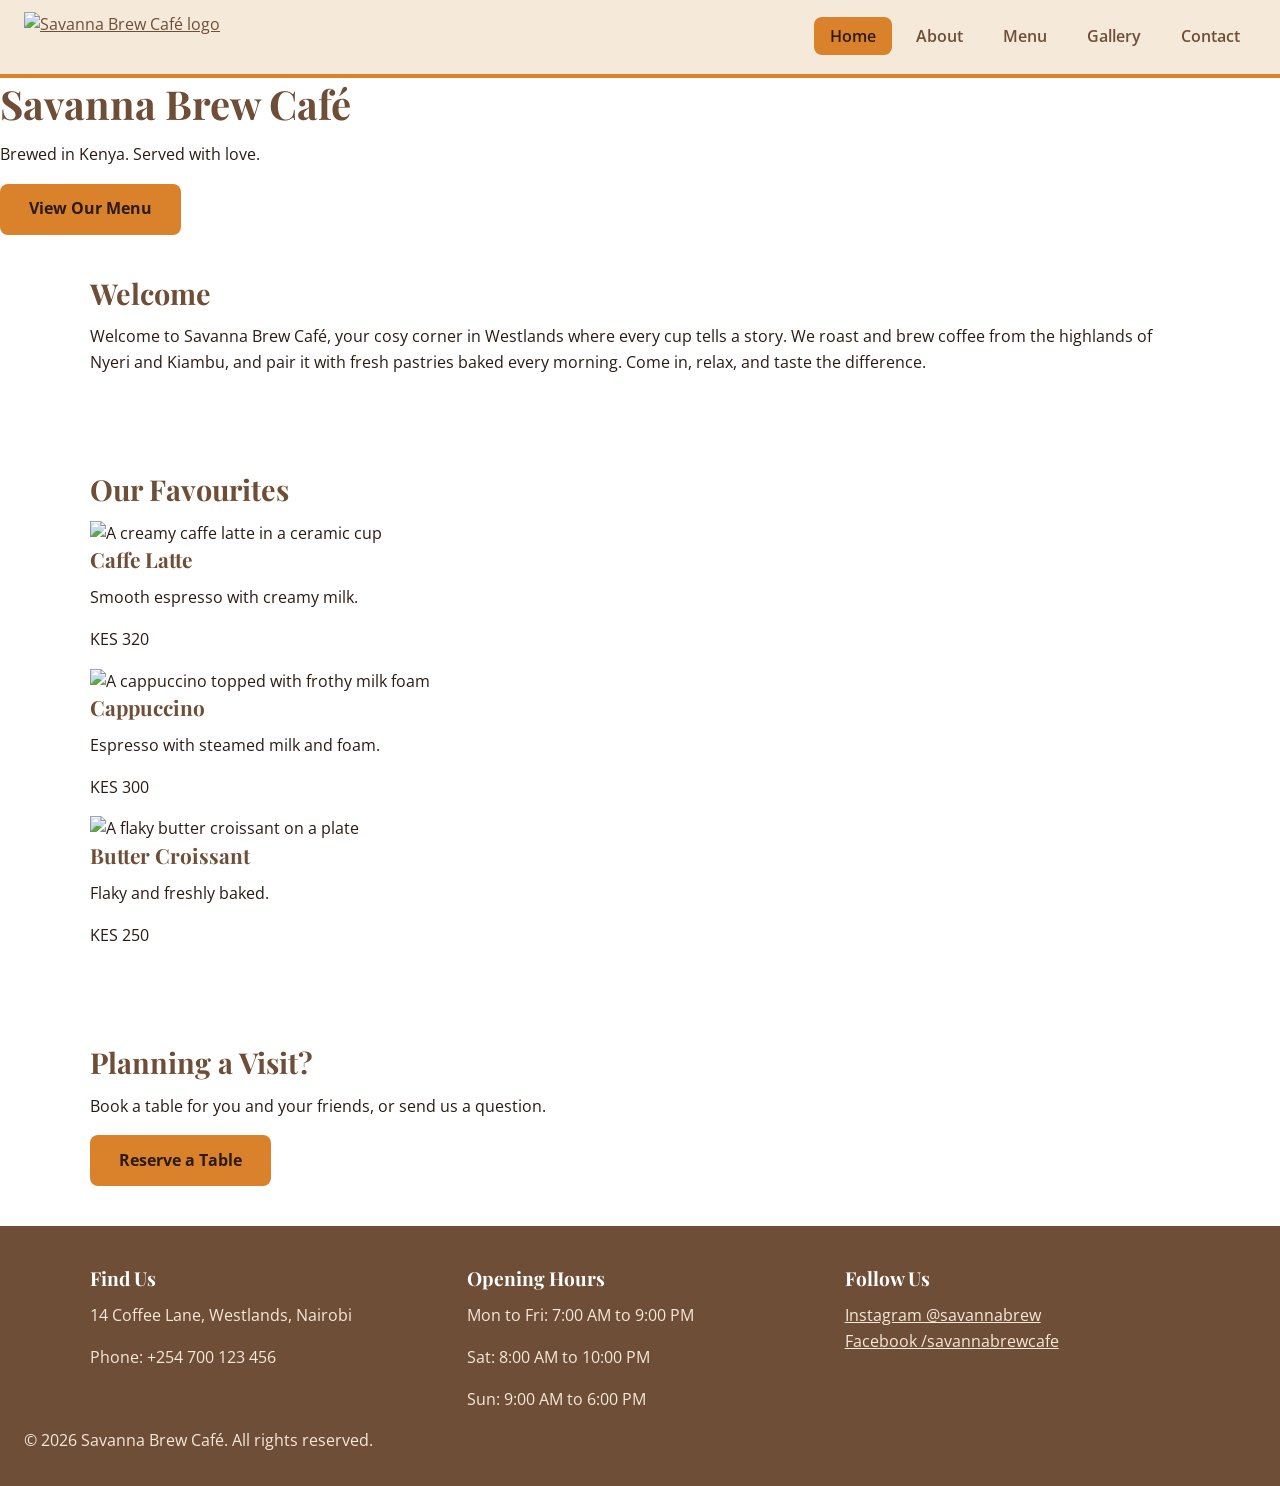
==== index.html @ 5cbfb4e5 "Initial project upload" ====
<!DOCTYPE html>
<html lang="en">
<head>
    <meta charset="UTF-8">
    <meta name="viewport" content="width=device-width, initial-scale=1.0">
    <title>Home</title>
    <link rel="preconnect" href="https://fonts.googleapis.com">
    <link rel="preconnect" href="https://fonts.gstatic.com" crossorigin>
    <link href="https://fonts.googleapis.com/css2?family=Open+Sans:wght@400;600;700&family=Playfair+Display:wght@600;700&display=swap" rel="stylesheet">
    <link rel="stylesheet" href="css/style.css">
</head>
<body>

    <header class="site-header">
        <a href="index.html" class="logo">
            <img src="images/logo.png" alt="Savanna Brew Café logo">
        </a>

        <nav class="main-nav" aria-label="Main navigation">
            <ul>
                <li><a href="index.html" class="active" aria-current="page">Home</a></li>
                <li><a href="about.html">About</a></li>
                <li><a href="menu.html">Menu</a></li>
                <li><a href="gallery.html">Gallery</a></li>
                <li><a href="contact.html">Contact</a></li>
            </ul>
        </nav>
    </header>


        <main>

        <!-- Hero: text sits on top of a background image (set in CSS) -->
        <section class="hero">
            <div class="hero-content">
                <h1>Savanna Brew Café</h1>
                <p class="tagline">Brewed in Kenya. Served with love.</p>
                <a href="menu.html" class="btn">View Our Menu</a>
            </div>
        </section>

        <!-- Welcome text -->
        <section class="container welcome">
            <h2>Welcome</h2>
            <p>Welcome to Savanna Brew Café, your cosy corner in Westlands where every cup tells a story. 
                We roast and brew coffee from the highlands of Nyeri and Kiambu, and pair it with fresh pastries baked every morning. 
                Come in, relax, and taste the difference.</p>
        </section>

        <!-- Three favourite items as cards -->
        <section class="container favourites">
            <h2>Our Favourites</h2>
            <div class="card-row">

                <article class="card">
                    <img src="images/latte.jpg" alt="A creamy caffe latte in a ceramic cup">
                    <div class="card-body">
                        <h3>Caffe Latte</h3>
                        <p>Smooth espresso with creamy milk.</p>
                        <p class="price">KES 320</p>
                    </div>
                </article>

                <article class="card">
                    <img src="images/cappuccino.jpg" alt="A cappuccino topped with frothy milk foam">
                    <div class="card-body">
                        <h3>Cappuccino</h3>
                        <p>Espresso with steamed milk and foam.</p>
                        <p class="price">KES 300</p>
                    </div>
                </article>

                <article class="card">
                    <img src="images/croissant.jpg" alt="A flaky butter croissant on a plate">
                    <div class="card-body">
                        <h3>Butter Croissant</h3>
                        <p>Flaky and freshly baked.</p>
                        <p class="price">KES 250</p>
                    </div>
                </article>

            </div>
        </section>

        <!-- Call to action -->
        <section class="cta">
            <div class="container">
                <h2>Planning a Visit?</h2>
                <p>Book a table for you and your friends, or send us a question.</p>
                <a href="contact.html" class="btn">Reserve a Table</a>
            </div>
        </section>

    </main>

    <!-- footer -->
     <footer class="site-footer">
        <div class="footer-columns">

            <section class="footer-col">
                <h2>Find Us</h2>
                <p>14 Coffee Lane, Westlands, Nairobi</p>
                <p>Phone: +254 700 123 456</p>
            </section>

            <section class="footer-col">
                <h2>Opening Hours</h2>
                <p>Mon to Fri: 7:00 AM to 9:00 PM</p>
                <p>Sat: 8:00 AM to 10:00 PM</p>
                <p>Sun: 9:00 AM to 6:00 PM</p>
            </section>

            <section class="footer-col">
                <h2>Follow Us</h2>
                <ul>
                    <li><a href="https://www.instagram.com" target="_blank" rel="noopener">Instagram @savannabrew</a></li>
                    <li><a href="https://www.facebook.com" target="_blank" rel="noopener">Facebook /savannabrewcafe</a></li>
                </ul>
            </section>

        </div>

        <p class="copyright">&copy; 2026 Savanna Brew Café. All rights reserved.</p>
    </footer>
</body>
</html>
---- css/style.css ----
:root {
    --primary: #6F4E37;        /* coffee brown */
    --secondary: #F5E9DA;      /* cream */
    --accent: #D9822B;         /* savanna orange */
    --accent-dark: #A55A14;    /* darker orange: readable on white */
    --text-dark: #2B1B12;
    --white: #FFFFFF;
    --cream-dark: #EBD7BE;     /* zebra stripes / hover rows */

    --font-heading: "Playfair Display", Georgia, serif;
    --font-body: "Open Sans", Arial, sans-serif;

    --radius: 8px;
    --shadow: 0 4px 12px rgba(43, 27, 18, 0.15);
    --transition: 0.3s ease;
}
* {
    margin: 0;
    padding: 0;
    box-sizing: border border-box;
}

body {
    font-family: var(--font-body);
    font-size: 1rem;           /* 16px */
    line-height: 1.6;
    color: var(--text-dark);
    background-color: var(--white);
}

h1, h2, h3 {
    font-family: var(--font-heading);
    line-height: 1.3;
    color: var(--primary);
    margin-bottom: 0.75rem;
}

h1 { font-size: 2.5rem; }
h2 { font-size: 1.8rem; }
h3 { font-size: 1.3rem; }

p {
    margin-bottom: 1rem;
}

img {
    max-width: 100%;           
    display: block;
}

a {
    color: var(--primary);
    transition: color var(--transition);
}

a:hover {
    color: var(--accent-dark);
    text-decoration: underline;
}

/* to center the contents and limit the widtha */
.container {
    max-width: 1100px;
    margin: 0 auto;
    padding: 2.5rem 1rem;
}

/* HEADER */
.site-header {
    display: flex;
    justify-content: space-between;
    align-items: center;
    padding: 0.75rem 1.5rem;
    background-color: var(--secondary);
    border-bottom: 4px solid var(--accent);
}

.logo img {
    height: 50px;
    width: auto;
}

.main-nav ul {
    display: flex;
    list-style: none;
    gap: 0.5rem;
}

.main-nav a {
    /* display: block; */
    padding: 0.5rem 1rem;
    color: var(--primary);
    font-weight: 600;
    text-decoration: none;
    border-radius: var(--radius);
    /* transition: background-color var(--transition), color var(--transition); */
}

.main-nav a:hover,
.main-nav a:focus-visible {
    background-color: var(--primary);
    color: var(--white);
    text-decoration: none;
}

/* this will us the active page */
.main-nav a.active {
    background-color: var(--accent);
    color: var(--text-dark);
}

/* Buttons */
.btn {
    display: inline-block;
    padding: 0.8rem 1.8rem;
    background-color: var(--accent);
    color: var(--text-dark);
    font-family: var(--font-body);
    font-size: 1rem;
    font-weight: 700;
    text-decoration: none;
    border: none;
    border-radius: var(--radius);
    cursor: pointer;
    transition: background-color var(--transition), color var(--transition), transform var(--transition);
}

.btn:hover,
.btn:focus-visible {
    background-color: var(--primary);
    color: var(--white);
    text-decoration: none;
    transform: translateY(-3px);
}

/* footer css */
.site-footer {
    background-color: var(--primary);
    color: var(--secondary);
    padding: 2.5rem 1.5rem 1rem;
}

.footer-columns {
    max-width: 1100px;
    margin: 0 auto;
    display: grid;
    grid-template-columns: repeat(3, 1fr);
    gap: 2rem;
}

.site-footer h2 {
    color: var(--white);
    font-size: 1.2rem;
}

.site-footer ul {
    list-style: none;
}

.site-footer a {
    color: var(--secondary);
}

.site-footer a:hover {
    color: var(--white);
}

/* .site-footer a:focus-visible {
    outline-color: var(--white);
} */
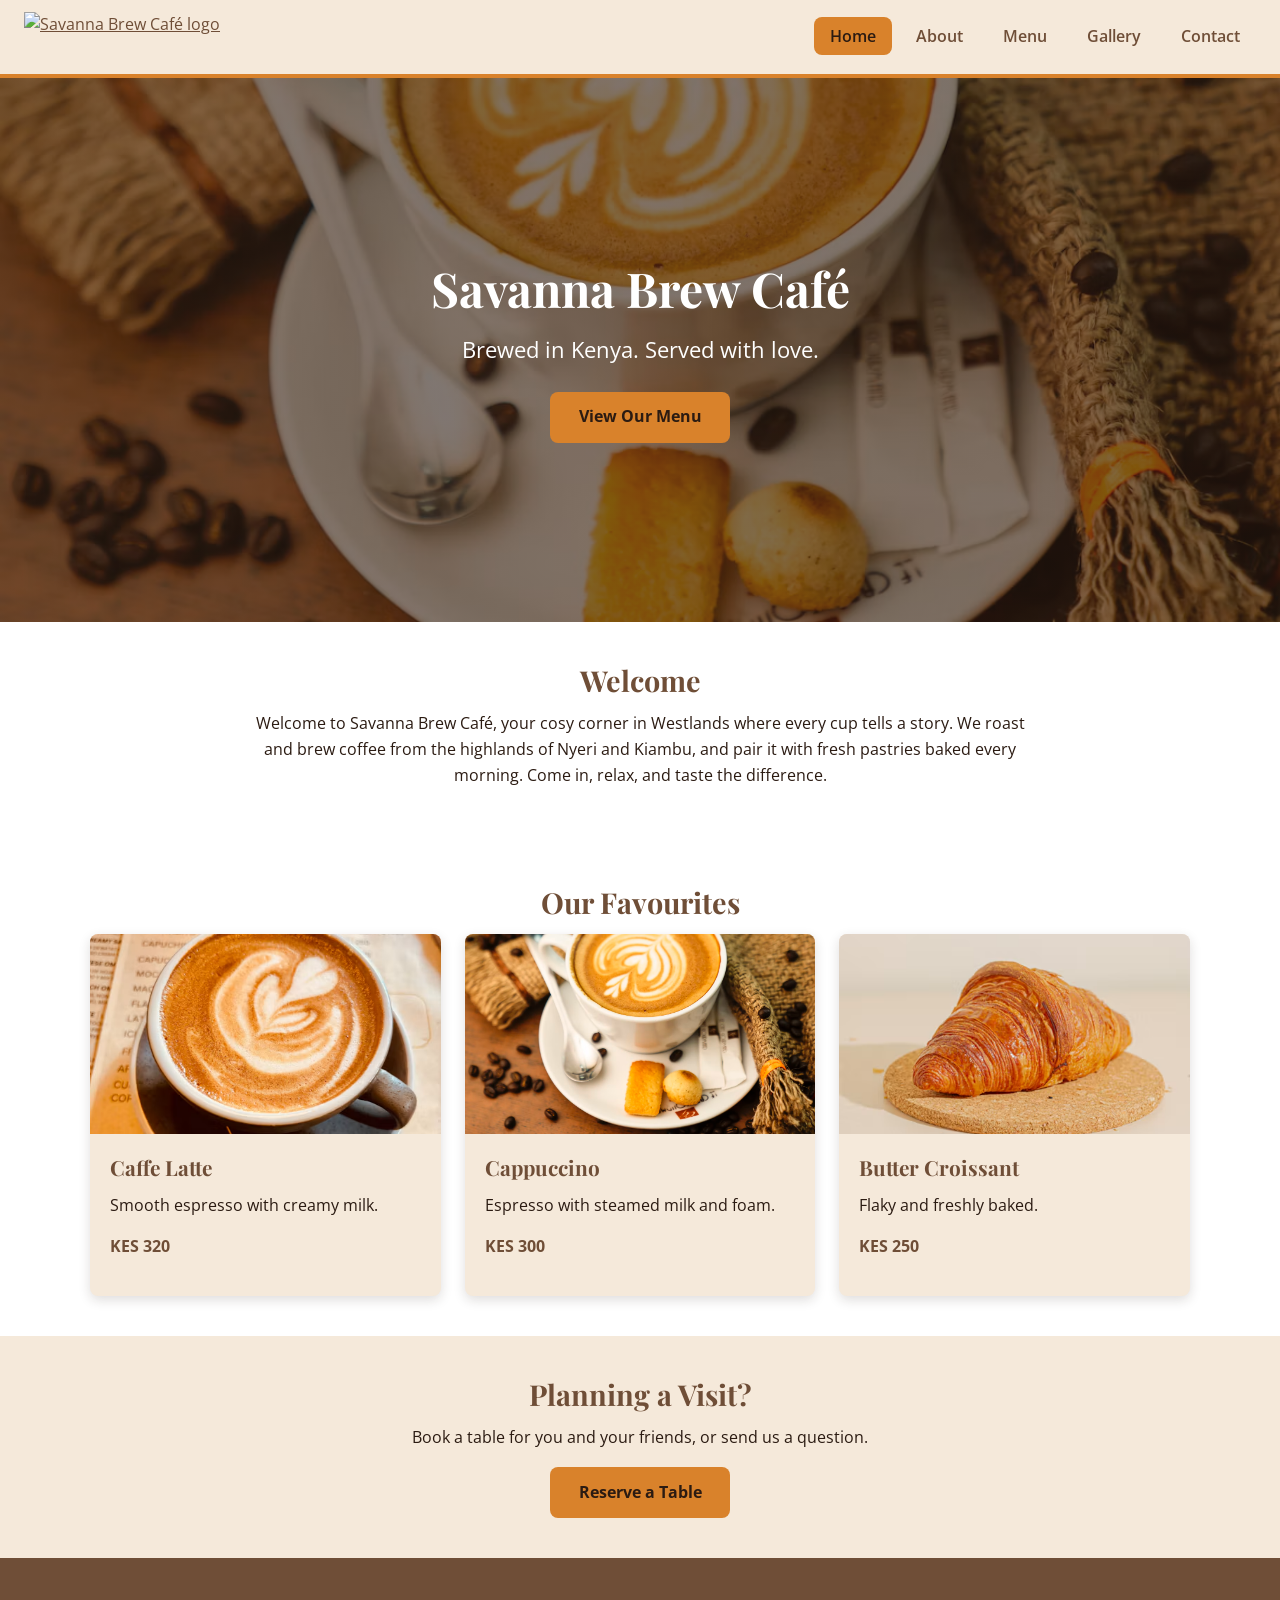
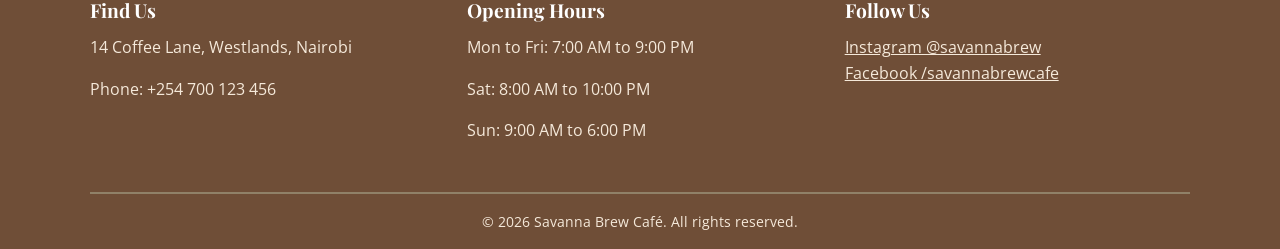
==== commit 7fa16d44: "css file and images" ====
--- a/index.html
+++ b/index.html
@@ -53,7 +53,7 @@
             <div class="card-row">
 
                 <article class="card">
-                    <img src="images/latte.jpg" alt="A creamy caffe latte in a ceramic cup">
+                    <img src="images/latte.avif" alt="A creamy caffe latte in a ceramic cup">
                     <div class="card-body">
                         <h3>Caffe Latte</h3>
                         <p>Smooth espresso with creamy milk.</p>
@@ -62,7 +62,7 @@
                 </article>
 
                 <article class="card">
-                    <img src="images/cappuccino.jpg" alt="A cappuccino topped with frothy milk foam">
+                    <img src="images/cappuccino.avif" alt="A cappuccino topped with frothy milk foam">
                     <div class="card-body">
                         <h3>Cappuccino</h3>
                         <p>Espresso with steamed milk and foam.</p>
@@ -71,7 +71,7 @@
                 </article>
 
                 <article class="card">
-                    <img src="images/croissant.jpg" alt="A flaky butter croissant on a plate">
+                    <img src="images/croissant.avif" alt="A flaky butter croissant on a plate">
                     <div class="card-body">
                         <h3>Butter Croissant</h3>
                         <p>Flaky and freshly baked.</p>
--- a/css/style.css
+++ b/css/style.css
@@ -168,4 +168,214 @@
 
 /* .site-footer a:focus-visible {
     outline-color: var(--white);
-} */+} */
+
+.copyright {
+    max-width: 1100px;
+    margin: 2rem auto 0;
+    padding-top: 1rem;
+    border-top: 2px solid rgba(219, 245, 218, 0.3);
+    text-align: center;
+    font-size: 0.9rem;
+}
+
+/* Home page css */
+
+.hero {
+    min-height: 480px;
+    display: flex;
+    align-items: center;
+    justify-content: center;
+    padding: 2rem 1rem;
+    text-align: center;
+    color: var(--white);
+    background: linear-gradient(rgba(43, 27, 18, 0.6), rgba(43, 27, 18, 0.6)),
+                url("../images/cappuccino.avif") center / cover no-repeat;
+}
+
+.hero h1 {
+    color: var(--white);
+    font-size: 3rem;
+}
+.tagline {
+    font-size: 1.4rem;
+    margin-bottom: 1.5rem;
+}
+
+.welcome {
+    max-width: 800px;
+    text-align: center;
+}
+
+.favourites h2,
+.cta h2 {
+    text-align: center;
+}
+
+.card-row {
+    display: flex;
+    gap: 1.5rem;
+}
+
+.card {
+    flex: 1;                   /* each card takes an equal share */
+    background-color: var(--secondary);
+    border-radius: var(--radius);
+    overflow: hidden;
+    box-shadow: var(--shadow);
+    transition: transform var(--transition), box-shadow var(--transition);
+}
+
+.card:hover {
+    transform: translateY(-8px);
+    box-shadow: 0 12px 24px rgba(43, 27, 18, 0.25);
+}
+
+.card img {
+    width: 100%;
+    height: 200px;
+    object-fit: cover;
+}
+.card-body {
+    padding: 1.25rem;
+}
+.price {
+    font-weight: 700;
+    color: var(--primary);
+}
+.cta {
+    background-color: var(--secondary);
+    text-align: center;
+}
+
+/* About page css */
+.about-grid {
+    display: grid;
+    grid-template-columns: 1fr 2fr;
+    gap: 5rem;
+    align-items: center;
+}
+
+.owner-photo {
+    width: 100%;
+    max-width: 350px;
+    aspect-ratio: 1 / 1;
+    object-fit: cover;
+    border-radius: 50%;        
+    margin: 0 auto;
+    box-shadow: var(--shadow);
+}
+
+.values {
+    background-color: var(--secondary);
+}
+
+.values h2 {
+    text-align: center;
+}
+
+.values-list {
+    list-style: none;
+    display: grid;
+    grid-template-columns: repeat(3, 1fr);
+    gap: 1.5rem;
+}
+
+.values-list li {
+    background-color: var(--white);
+    padding: 1.5rem;
+    border-top: 4px solid var(--accent);
+    border-radius: var(--radius);
+    box-shadow: var(--shadow);
+}
+
+blockquote {
+    padding: 1rem 1.5rem;
+    background-color: var(--secondary);
+    border-left: 6px solid var(--accent);
+    font-size: 1.2rem;
+    font-style: italic;
+}
+
+.quote-author {
+    margin-bottom: 0;
+    font-size: 1rem;
+    font-style: normal;
+    font-weight: 600;
+}
+
+/* Menu page css */
+
+.table-wrapper {
+    overflow-x: auto;
+    margin-bottom: 2rem;
+
+}
+
+.data-table {
+    width: 100%;
+    min-width: 420px;          
+    border-collapse: collapse;
+}
+
+.data-table th,
+.data-table td {
+    padding: 0.75rem 1rem;
+    text-align: left;
+}
+.data-table thead th {
+    background-color: var(--primary);
+    color: var(--white);
+}
+
+.data-table tbody tr:nth-child(even) {
+    background-color: var(--secondary);
+}
+.data-table tbody tr {
+    transition: background-color var(--transition);
+}
+.data-table tbody tr:hover {
+    background-color: var(--cream-dark);
+}
+.data-table .price-col {
+    text-align: right;
+}
+
+/* gallery page css */
+.gallery-grid {
+    display: grid;
+    grid-template-columns: repeat(4, 1fr);
+    gap: 1rem;
+    margin-top: 1.5rem;
+}
+
+.gallery-item {
+    position: relative;        
+    overflow: hidden;          
+    border-radius: var(--radius);
+    box-shadow: var(--shadow);
+}
+
+.gallery-item img {
+    width: 100%;
+    aspect-ratio: 4 / 3;
+    object-fit: cover;         
+    transition: transform 0.4s ease;
+}
+
+.gallery-item:hover img {
+    transform: scale(1.2);    
+}
+
+.gallery-item figcaption {
+    position: absolute;
+    left: 0;
+    right: 0;
+    bottom: 0;
+    padding: 0.6rem;
+    background-color: rgba(43, 27, 18, 0.75);
+    color: var(--white);
+    font-size: 0.9rem;
+    text-align: center;
+}
+
